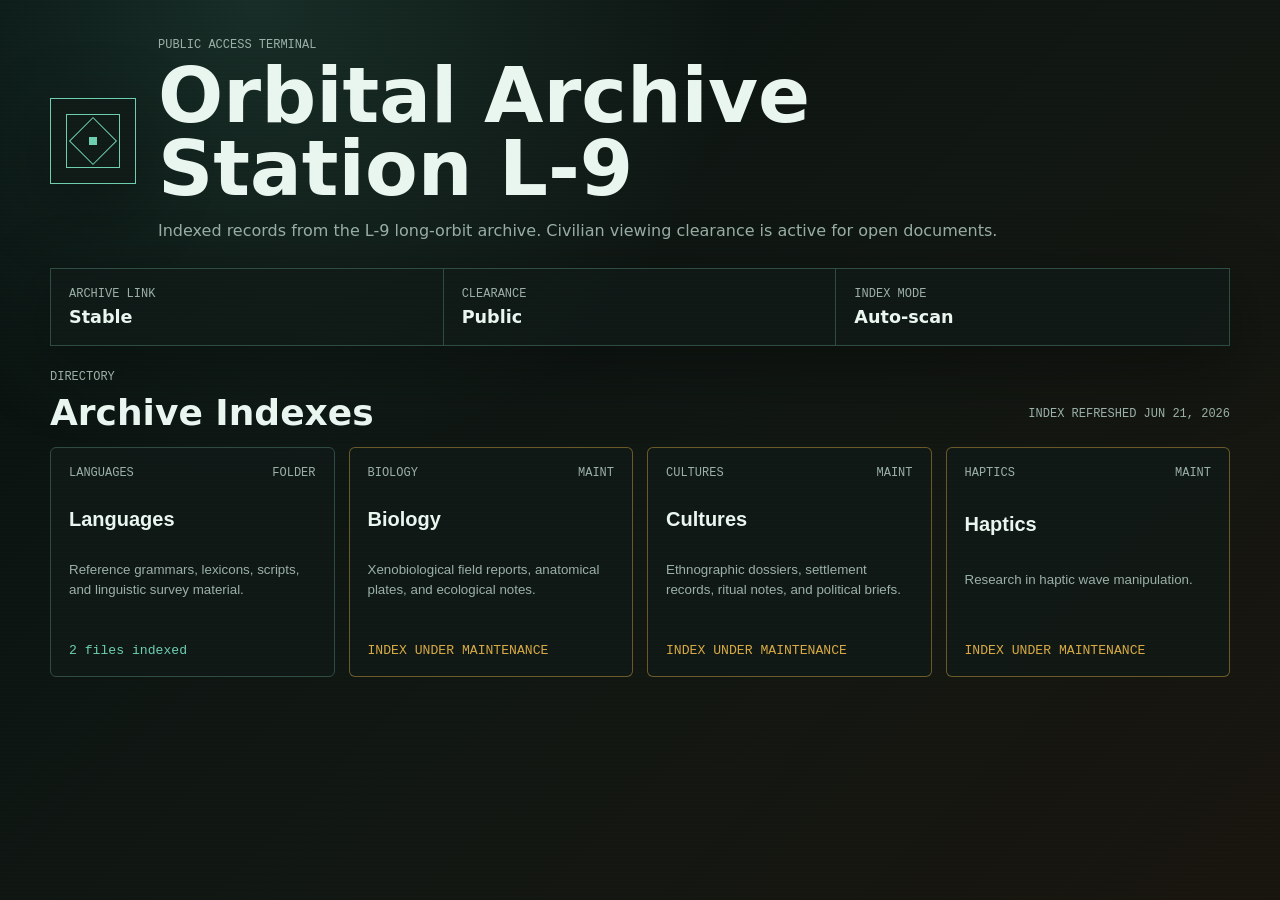
==== index.html @ f2412919 "added index" ====
<!doctype html>
<html lang="en">
  <head>
    <meta charset="utf-8">
    <meta name="viewport" content="width=device-width, initial-scale=1">
    <meta http-equiv="refresh" content="0; url=./src/index.html">
    <title>Orbital Archive Station L-9</title>
    <script>
      const target = new URL("./src/index.html", window.location.href);
      target.search = window.location.search;
      target.hash = window.location.hash;
      window.location.replace(target);
    </script>
  </head>
  <body>
    <p><a href="./src/index.html">Open Orbital Archive Station L-9</a></p>
  </body>
</html>
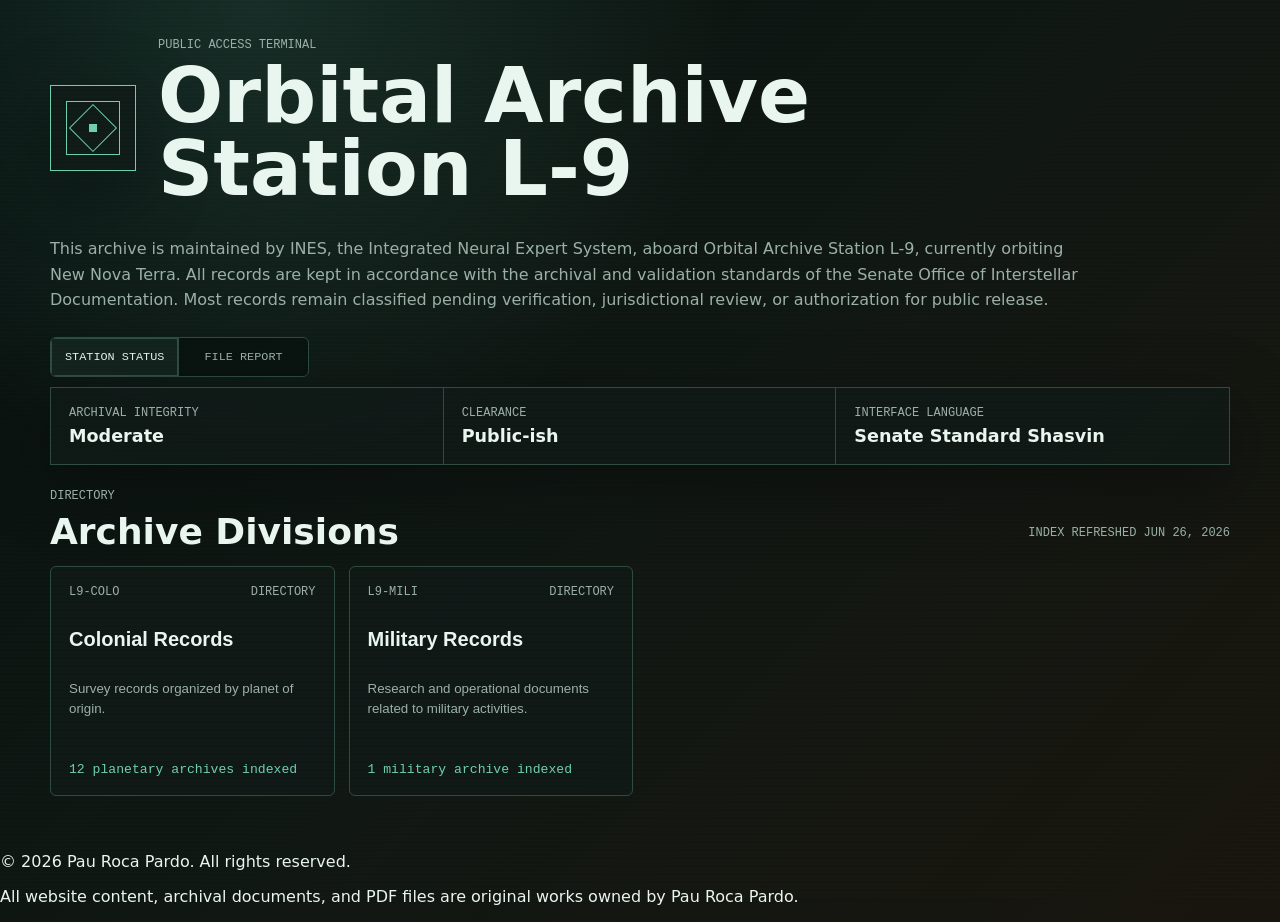
==== commit bcbb0c20: "made page not say index.html" ====
--- a/index.html
+++ b/index.html
@@ -3,16 +3,89 @@
   <head>
     <meta charset="utf-8">
     <meta name="viewport" content="width=device-width, initial-scale=1">
-    <meta http-equiv="refresh" content="0; url=./src/index.html">
+    <meta name="theme-color" content="#09110f">
     <title>Orbital Archive Station L-9</title>
-    <script>
-      const target = new URL("./src/index.html", window.location.href);
-      target.search = window.location.search;
-      target.hash = window.location.hash;
-      window.location.replace(target);
-    </script>
+    <link rel="icon" href="./favicon.ico" sizes="any">
+    <link rel="stylesheet" href="./src/styles.css">
+    <script src="./src/archive-manifest.js" defer></script>
+    <script src="./src/app.js" defer></script>
   </head>
   <body>
-    <p><a href="./src/index.html">Open Orbital Archive Station L-9</a></p>
+    <div class="scanline" aria-hidden="true"></div>
+
+    <header class="station-header">
+      <div class="station-mark" aria-hidden="true">
+        <span></span>
+        <span></span>
+        <span></span>
+      </div>
+      <div>
+        <p class="eyebrow">Public Access Terminal</p>
+        <h1><span>Orbital Archive</span> <span>Station L-9</span></h1>
+      </div>
+    </header>
+
+    <section class="station-intro" aria-label="Archive notice">
+      <p class="header-copy">
+        This archive is maintained by INES, the Integrated Neural Expert System, aboard Orbital Archive
+        Station L-9, currently orbiting New Nova Terra. All records are kept in accordance with the archival and
+        validation standards of the Senate Office of Interstellar Documentation. Most records remain classified
+        pending verification, jurisdictional review, or authorization for public release.
+      </p>
+    </section>
+
+    <main class="archive-shell">
+      <section class="status-summary" aria-label="Archive summary">
+        <div class="summary-switch" aria-label="Summary view">
+          <button type="button" aria-pressed="true" data-summary-view="station">Station Status</button>
+          <button type="button" aria-pressed="false" data-summary-view="files">File Report</button>
+        </div>
+        <div id="status-panel" class="status-panel">
+          <div>
+            <span class="status-label">Archival Integrity</span>
+            <strong>Moderate</strong>
+          </div>
+          <div>
+            <span class="status-label">Clearance</span>
+            <strong>Public-ish</strong>
+          </div>
+          <div>
+            <span class="status-label">Interface Language</span>
+            <strong>Senate Standard Shasvin</strong>
+          </div>
+        </div>
+      </section>
+
+      <nav id="navigation-bar" class="navigation-bar" aria-label="Archive navigation" hidden>
+        <button id="back-button" class="ghost-button" type="button">← Back</button>
+        <div id="breadcrumbs" class="breadcrumbs"></div>
+      </nav>
+
+      <section id="directory-section" aria-labelledby="sections-title">
+        <div class="section-heading">
+          <div>
+            <p class="eyebrow" id="directory-kicker">Directory</p>
+            <h2 id="sections-title">Archive Divisions</h2>
+          </div>
+          <p id="generation-stamp" class="generation-stamp"></p>
+        </div>
+        <div id="section-grid" class="section-grid"></div>
+      </section>
+
+      <section id="document-panel" class="document-panel" aria-labelledby="documents-title" hidden>
+        <div class="section-heading">
+          <div>
+            <p class="eyebrow" id="active-section-kicker">Index Contents</p>
+            <h2 id="documents-title">Selected Archive</h2>
+          </div>
+        </div>
+        <div id="document-list" class="document-list"></div>
+      </section>
+    </main>
+
+    <footer class="site-footer">
+      <p>© 2026 Pau Roca Pardo. All rights reserved.</p>
+      <p>All website content, archival documents, and PDF files are original works owned by Pau Roca Pardo.</p>
+    </footer>
   </body>
 </html>
--- a/src/styles.css
+++ b/src/styles.css
@@ -0,0 +1,732 @@
+:root {
+  color-scheme: dark;
+  --bg: #07110f;
+  --panel: #101a17;
+  --panel-strong: #16241f;
+  --line: #2e4b41;
+  --line-bright: #6ecfb0;
+  --text: #e9f5ef;
+  --muted: #9ab0a7;
+  --amber: #d7a944;
+  --red: #d46d62;
+  --shadow: 0 20px 70px rgba(0, 0, 0, 0.35);
+}
+
+* {
+  box-sizing: border-box;
+}
+
+html,
+body {
+  max-width: 100%;
+  overflow-x: hidden;
+}
+
+body {
+  min-height: 100vh;
+  margin: 0;
+  background:
+    radial-gradient(circle at 20% 0%, rgba(110, 207, 176, 0.14), transparent 30rem),
+    linear-gradient(135deg, #07110f 0%, #101713 48%, #18150e 100%);
+  color: var(--text);
+  font-family: Inter, ui-sans-serif, system-ui, -apple-system, BlinkMacSystemFont, "Segoe UI", sans-serif;
+  letter-spacing: 0;
+}
+
+button,
+a {
+  -webkit-tap-highlight-color: transparent;
+}
+
+.scanline {
+  pointer-events: none;
+  position: fixed;
+  inset: 0;
+  z-index: 5;
+  background-image: repeating-linear-gradient(
+    to bottom,
+    rgba(255, 255, 255, 0.035) 0,
+    rgba(255, 255, 255, 0.035) 1px,
+    transparent 1px,
+    transparent 4px
+  );
+  mix-blend-mode: soft-light;
+}
+
+.station-header,
+.station-intro,
+.archive-shell {
+  width: min(1180px, calc(100% - 32px));
+  margin-inline: auto;
+  min-width: 0;
+}
+
+.station-header {
+  display: grid;
+  grid-template-columns: auto minmax(0, 1fr);
+  gap: 22px;
+  align-items: center;
+  padding: 38px 0 18px;
+}
+
+.station-intro {
+  margin-bottom: 24px;
+}
+
+.station-intro .header-copy {
+  width: 100%;
+  max-width: none;
+}
+
+
+.station-mark {
+  display: grid;
+  place-items: center;
+  width: 86px;
+  aspect-ratio: 1;
+  border: 1px solid var(--line-bright);
+  background: rgba(16, 26, 23, 0.82);
+  box-shadow: var(--shadow);
+}
+
+.station-mark span {
+  grid-area: 1 / 1;
+  display: block;
+  border: 1px solid var(--line-bright);
+}
+
+.station-mark span:nth-child(1) {
+  width: 54px;
+  aspect-ratio: 1;
+}
+
+.station-mark span:nth-child(2) {
+  width: 34px;
+  aspect-ratio: 1;
+  transform: rotate(45deg);
+}
+
+.station-mark span:nth-child(3) {
+  width: 8px;
+  aspect-ratio: 1;
+  background: var(--line-bright);
+}
+
+.eyebrow,
+.status-label,
+.card-topline,
+.document-id,
+.document-action,
+.generation-stamp {
+  color: var(--muted);
+  font-family: "SFMono-Regular", Consolas, "Liberation Mono", monospace;
+  font-size: 0.75rem;
+  text-transform: uppercase;
+}
+
+.eyebrow {
+  margin: 0 0 8px;
+}
+
+h1,
+h2,
+p {
+  margin-top: 0;
+}
+
+h1 {
+  max-width: 820px;
+  margin-bottom: 12px;
+  font-size: clamp(2.2rem, 6vw, 5.2rem);
+  line-height: 0.95;
+}
+
+h1 span {
+  display: inline;
+}
+
+h2 {
+  margin-bottom: 0;
+  font-size: clamp(1.55rem, 3vw, 2.25rem);
+}
+
+.header-copy {
+  max-width: 980px;
+  margin-bottom: 0;
+  color: var(--muted);
+  font-size: 1rem;
+  line-height: 1.6;
+  text-wrap: balance;
+}
+
+.archive-shell {
+  display: grid;
+  gap: 24px;
+  padding-bottom: 44px;
+}
+
+.archive-shell > section {
+  min-width: 0;
+  max-width: 100%;
+}
+
+.status-summary {
+  display: grid;
+  gap: 10px;
+}
+
+.summary-switch {
+  display: inline-grid;
+  grid-template-columns: repeat(2, minmax(0, 1fr));
+  justify-self: start;
+  overflow: hidden;
+  border: 1px solid var(--line);
+  border-radius: 6px;
+  background: rgba(7, 17, 15, 0.72);
+}
+
+.summary-switch button {
+  min-height: 38px;
+  padding: 0 14px;
+  border: 0;
+  border-right: 1px solid var(--line);
+  background: transparent;
+  color: var(--muted);
+  font-family: "SFMono-Regular", Consolas, "Liberation Mono", monospace;
+  font-size: 0.74rem;
+  text-transform: uppercase;
+  cursor: pointer;
+}
+
+.summary-switch button:last-child {
+  border-right: 0;
+}
+
+.summary-switch button:hover,
+.summary-switch button:focus-visible,
+.summary-switch button[aria-pressed="true"] {
+  background: rgba(22, 36, 31, 0.95);
+  color: var(--text);
+  outline: none;
+}
+
+.summary-switch button[aria-pressed="true"] {
+  box-shadow: inset 0 0 0 1px rgba(110, 207, 176, 0.28);
+}
+
+.status-panel {
+  display: grid;
+  grid-template-columns: repeat(3, minmax(0, 1fr));
+  width: 100%;
+  max-width: 100%;
+  min-width: 0;
+  border: 1px solid var(--line);
+  background: rgba(16, 26, 23, 0.72);
+  box-shadow: var(--shadow);
+}
+
+.status-panel > div {
+  display: grid;
+  gap: 6px;
+  min-width: 0;
+  padding: 18px;
+  border-right: 1px solid var(--line);
+}
+
+.status-panel > div:last-child {
+  border-right: 0;
+}
+
+.status-panel strong {
+  font-size: 1.1rem;
+  min-width: 0;
+  overflow-wrap: anywhere;
+}
+
+.status-detail {
+  color: var(--muted);
+  font-family: "SFMono-Regular", Consolas, "Liberation Mono", monospace;
+  font-size: 0.75rem;
+  text-transform: uppercase;
+}
+
+.status-panel .cleared strong {
+  color: var(--line-bright);
+}
+
+.status-panel .in-progress strong {
+  color: var(--amber);
+}
+
+.status-panel .classified strong {
+  color: var(--red);
+}
+
+.status-panel .in-progress {
+  background: rgba(44, 34, 14, 0.22);
+}
+
+.status-panel .classified {
+  background: rgba(52, 19, 18, 0.24);
+}
+
+
+.section-heading {
+  display: flex;
+  gap: 16px;
+  align-items: end;
+  justify-content: space-between;
+  margin-bottom: 14px;
+}
+
+.section-grid {
+  display: flex;
+  width: 100%;
+  min-width: 0;
+  gap: 14px;
+  max-width: 100%;
+  overflow-x: auto;
+  overflow-y: hidden;
+  -webkit-overflow-scrolling: touch;
+  touch-action: pan-x pan-y;
+  padding: 0 0 12px;
+  overscroll-behavior-inline: contain;
+  scrollbar-color: var(--line-bright) rgba(16, 26, 23, 0.86);
+  scrollbar-width: thin;
+  scroll-snap-type: inline proximity;
+}
+
+.section-grid::-webkit-scrollbar {
+  height: 10px;
+}
+
+.section-grid::-webkit-scrollbar-track {
+  background: rgba(16, 26, 23, 0.86);
+  border-radius: 999px;
+}
+
+.section-grid::-webkit-scrollbar-thumb {
+  background: var(--line-bright);
+  border-radius: 999px;
+}
+
+.section-card {
+  display: grid;
+  flex: 0 0 calc((100% - 42px) / 4);
+  gap: 14px;
+  min-width: 0;
+  min-height: 230px;
+  padding: 18px;
+  border: 1px solid var(--line);
+  border-radius: 6px;
+  background: rgba(16, 26, 23, 0.76);
+  color: var(--text);
+  text-align: left;
+  cursor: pointer;
+  scroll-snap-align: start;
+  transition: border-color 160ms ease, box-shadow 160ms ease, background 160ms ease;
+}
+
+.section-card:hover,
+.section-card:focus-visible,
+.section-card[data-active="true"] {
+  border-color: var(--line-bright);
+  background: rgba(22, 36, 31, 0.95);
+  box-shadow: inset 0 0 0 1px rgba(110, 207, 176, 0.32), 0 0 22px rgba(110, 207, 176, 0.14);
+  outline: none;
+}
+
+.section-card.maintenance {
+  border-color: rgba(215, 169, 68, 0.45);
+}
+
+.card-topline {
+  display: flex;
+  justify-content: space-between;
+  gap: 10px;
+}
+
+.section-card strong {
+  font-size: 1.25rem;
+}
+
+.card-copy {
+  color: var(--muted);
+  line-height: 1.45;
+}
+
+.card-status {
+  align-self: end;
+  color: var(--line-bright);
+  font-family: "SFMono-Regular", Consolas, "Liberation Mono", monospace;
+  font-size: 0.82rem;
+}
+
+.maintenance .card-status {
+  color: var(--amber);
+}
+
+.document-panel {
+  width: 100%;
+  max-width: 100%;
+  min-width: 0;
+  border: 1px solid var(--line);
+  border-radius: 6px;
+  background: rgba(16, 26, 23, 0.78);
+  box-shadow: var(--shadow);
+  padding: 20px;
+}
+
+.document-panel[hidden] {
+  display: none;
+}
+
+.ghost-button {
+  min-height: 42px;
+  padding: 0 14px;
+  border: 1px solid var(--line);
+  border-radius: 4px;
+  background: rgba(7, 17, 15, 0.72);
+  color: var(--text);
+  cursor: pointer;
+}
+
+.ghost-button:hover,
+.ghost-button:focus-visible {
+  border-color: var(--line-bright);
+  outline: none;
+}
+
+.document-list {
+  display: grid;
+  min-width: 0;
+  gap: 10px;
+}
+
+.document-row {
+  display: grid;
+  width: 100%;
+  max-width: 100%;
+  min-width: 0;
+  grid-template-columns: minmax(120px, 0.8fr) minmax(0, 2fr) auto;
+  gap: 16px;
+  align-items: center;
+  min-height: 74px;
+  padding: 14px;
+  border: 1px solid rgba(110, 207, 176, 0.22);
+  border-radius: 4px;
+  background: rgba(7, 17, 15, 0.62);
+  color: var(--text);
+  text-decoration: none;
+}
+
+.document-row:hover,
+.document-row:focus-visible {
+  border-color: var(--line-bright);
+  outline: none;
+}
+
+.document-row.in-progress {
+  border-color: rgba(215, 169, 68, 0.64);
+  background: rgba(44, 34, 14, 0.5);
+}
+
+.document-row.in-progress:hover,
+.document-row.in-progress:focus-visible {
+  border-color: var(--amber);
+}
+
+.document-row.classified {
+  border-color: rgba(212, 109, 98, 0.72);
+  background: rgba(52, 19, 18, 0.54);
+}
+
+.document-row.classified:hover,
+.document-row.classified:focus-visible {
+  border-color: var(--red);
+}
+
+.document-row.unavailable {
+  cursor: default;
+}
+
+.document-main {
+  display: grid;
+  gap: 5px;
+  min-width: 0;
+}
+
+.document-row > * {
+  min-width: 0;
+  max-width: 100%;
+}
+
+.document-main strong,
+.document-main span,
+.document-id {
+  overflow-wrap: anywhere;
+  word-break: break-word;
+}
+
+.document-main span {
+  color: var(--muted);
+}
+
+.document-row.in-progress .document-main span,
+.document-row.in-progress .document-action {
+  color: var(--amber);
+}
+
+.document-row.classified .document-main span,
+.document-row.classified .document-action {
+  color: var(--red);
+}
+
+.document-action {
+  color: var(--line-bright);
+  white-space: nowrap;
+}
+
+.maintenance-notice {
+  display: grid;
+  gap: 10px;
+  padding: 18px;
+  border: 1px solid rgba(215, 169, 68, 0.5);
+  border-radius: 4px;
+  background: rgba(44, 34, 14, 0.38);
+}
+
+.maintenance-notice span {
+  color: var(--amber);
+  font-family: "SFMono-Regular", Consolas, "Liberation Mono", monospace;
+  font-size: 0.82rem;
+}
+
+.maintenance-notice p {
+  margin-bottom: 0;
+  color: var(--muted);
+  line-height: 1.55;
+}
+
+.maintenance-notice.neutral {
+  border-color: rgba(110, 207, 176, 0.35);
+  background: rgba(7, 17, 15, 0.42);
+}
+
+.maintenance-notice.neutral span {
+  color: var(--line-bright);
+}
+
+@media (max-width: 980px) {
+  .header-copy {
+    white-space: normal;
+  }
+
+  .section-grid {
+    gap: 12px;
+  }
+
+  .section-card {
+    flex-basis: min(320px, 72vw);
+  }
+
+  .document-row {
+    grid-template-columns: minmax(0, 1fr) auto;
+  }
+
+  .document-id {
+    grid-column: 1 / -1;
+  }
+}
+
+@media (max-width: 640px) {
+  body {
+    background:
+      radial-gradient(circle at 50% -8rem, rgba(110, 207, 176, 0.16), transparent 20rem),
+      linear-gradient(135deg, #07110f 0%, #101713 58%, #17140e 100%);
+  }
+
+  .station-header,
+  .station-intro,
+  .archive-shell {
+    width: calc(100% - 20px);
+    max-width: calc(100vw - 20px);
+  }
+
+  .station-header {
+    grid-template-columns: auto minmax(0, 1fr);
+    gap: 12px;
+    align-items: start;
+    padding: 18px 0 14px;
+  }
+
+  .station-mark {
+    width: 42px;
+    margin-top: 4px;
+  }
+
+  .station-mark span:nth-child(1) {
+    width: 27px;
+  }
+
+  .station-mark span:nth-child(2) {
+    width: 18px;
+  }
+
+  h1 {
+    max-width: 100%;
+    margin-bottom: 8px;
+    font-size: 1.72rem;
+    line-height: 1;
+    overflow-wrap: anywhere;
+  }
+
+  h1 span {
+    display: block;
+  }
+
+  h2 {
+    font-size: 1.35rem;
+  }
+
+  .eyebrow,
+  .status-label,
+  .card-topline,
+  .document-id,
+  .document-action,
+  .generation-stamp {
+    font-size: 0.68rem;
+  }
+
+  .header-copy {
+    font-size: 0.9rem;
+    line-height: 1.45;
+  }
+
+  .archive-shell {
+    gap: 16px;
+    padding-bottom: 26px;
+  }
+
+  .status-panel {
+    width: 100%;
+    max-width: 100%;
+    min-width: 0;
+    grid-template-columns: 1fr;
+  }
+
+  .summary-switch {
+    width: 100%;
+  }
+
+  .summary-switch button {
+    min-width: 0;
+    padding: 0 10px;
+    font-size: 0.68rem;
+  }
+
+  .status-panel > div {
+    gap: 4px;
+    min-width: 0;
+    padding: 10px 12px;
+    border-bottom: 1px solid var(--line);
+    border-right: 0;
+    border-left: 0;
+  }
+
+  .status-panel > div:last-child {
+    border-bottom: 0;
+  }
+
+  .status-panel strong {
+    font-size: 0.9rem;
+    overflow-wrap: anywhere;
+  }
+
+  .status-detail {
+    font-size: 0.68rem;
+  }
+
+  .section-heading {
+    display: grid;
+    align-items: start;
+    gap: 6px;
+    margin-bottom: 10px;
+  }
+
+  .section-grid {
+    width: 100%;
+    min-width: 0;
+    gap: 10px;
+    max-width: 100%;
+    overflow-x: auto;
+    overflow-y: hidden;
+    padding-bottom: 10px;
+    scroll-snap-type: inline mandatory;
+  }
+
+  .section-card {
+    flex: 0 0 calc(100vw - 42px);
+    max-width: calc(100vw - 42px);
+    gap: 6px 10px;
+    min-height: 0;
+    padding: 12px;
+    scroll-snap-align: start;
+  }
+
+  .card-topline,
+  .card-status {
+    grid-column: 1 / -1;
+  }
+
+  .card-topline {
+    order: -1;
+  }
+
+  .section-card strong {
+    font-size: 1.05rem;
+  }
+
+  .card-copy {
+    grid-column: 1 / -1;
+    font-size: 0.9rem;
+    line-height: 1.35;
+  }
+
+  .card-status {
+    margin-top: 2px;
+    font-size: 0.72rem;
+  }
+
+  .document-panel {
+    min-width: 0;
+    padding: 12px;
+  }
+
+  .document-row {
+    min-width: 0;
+    max-width: 100%;
+    grid-template-columns: 1fr;
+    align-items: start;
+    min-height: 0;
+    gap: 8px;
+    padding: 12px;
+  }
+
+  .document-main {
+    gap: 4px;
+  }
+
+  .document-main strong {
+    font-size: 0.98rem;
+  }
+
+  .document-action {
+    white-space: normal;
+  }
+
+  .maintenance-notice {
+    min-width: 0;
+    padding: 12px;
+  }
+}
